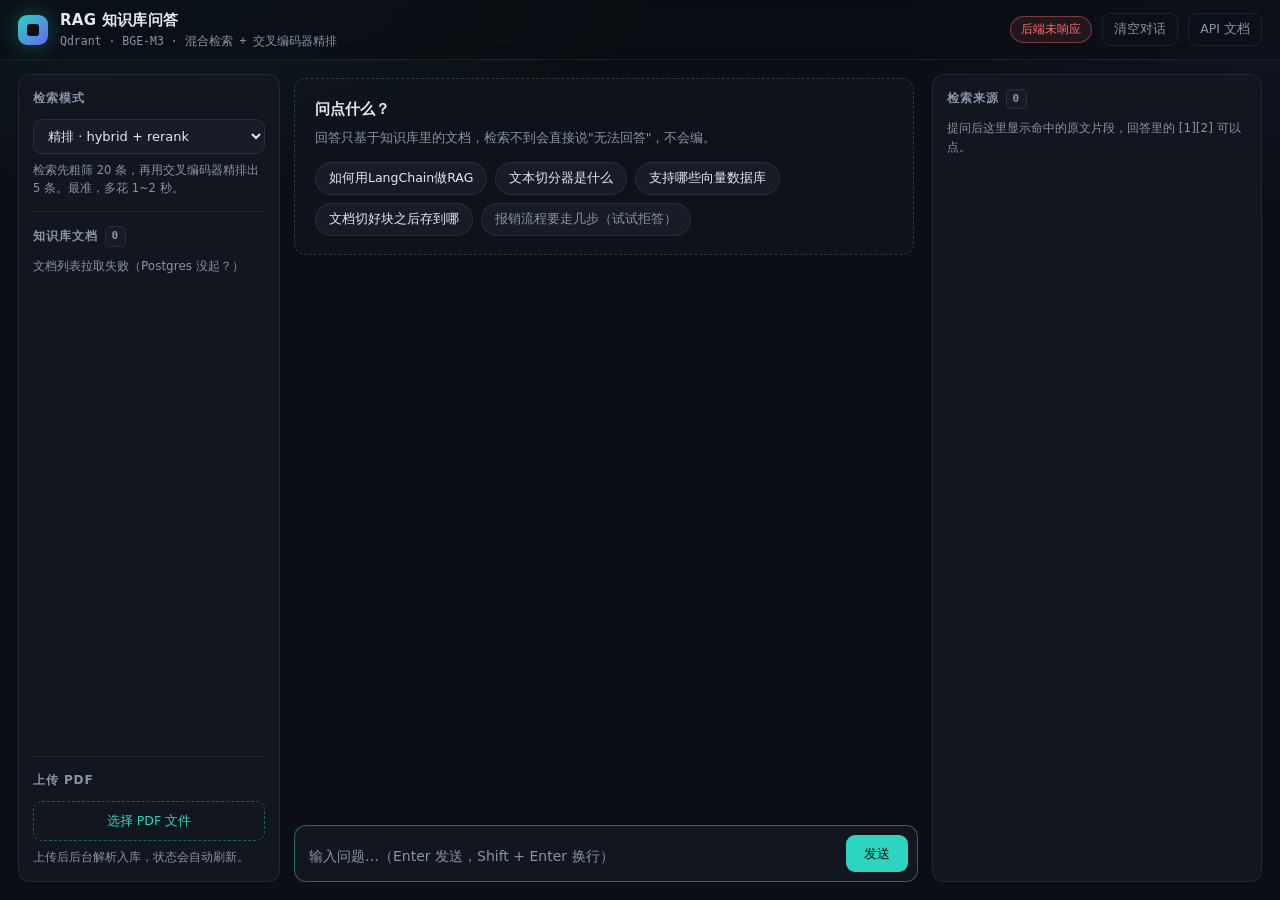
==== frontend/index.html @ 70647b86 "feat: 网页聊天界面(原生单页+SSE流式+引用联动) + GPU 加速 后端 - app/api/routes/chat.py: 抽出 _retrieve/_refusal_threshold/" ====
<!DOCTYPE html>
<html lang="zh-CN">
<head>
  <meta charset="utf-8" />
  <meta name="viewport" content="width=device-width, initial-scale=1" />
  <title>RAG 知识库问答</title>
  <link rel="stylesheet" href="style.css" />
</head>
<body>
  <header class="topbar">
    <div class="brand">
      <span class="logo" aria-hidden="true"></span>
      <div class="brand-text">
        <h1>RAG 知识库问答</h1>
        <p>Qdrant · BGE-M3 · 混合检索 + 交叉编码器精排</p>
      </div>
    </div>
    <div class="topbar-right">
      <span id="health" class="pill">检测中…</span>
      <button id="clearBtn" class="ghost-btn" type="button">清空对话</button>
      <a class="ghost-btn" href="/docs" target="_blank" rel="noreferrer">API 文档</a>
    </div>
  </header>

  <main class="layout">
    <!-- ── 左栏：配置 + 知识库 ───────────────────────────────── -->
    <aside class="panel sidebar">
      <section class="block">
        <h2>检索模式</h2>
        <select id="mode">
          <option value="hybrid_rerank">精排 · hybrid + rerank</option>
          <option value="hybrid">混合 · hybrid</option>
          <option value="vector">纯向量 · vector</option>
        </select>
        <p class="hint" id="modeHint">检索先粗筛 20 条，再用交叉编码器精排出 5 条。最准，多花 1~2 秒。</p>
      </section>

      <section class="block grow">
        <h2>知识库文档 <span id="docCount" class="count">0</span></h2>
        <div id="docList" class="doc-list">
          <p class="empty">加载中…</p>
        </div>
      </section>

      <section class="block">
        <h2>上传 PDF</h2>
        <label class="upload" for="file">
          <input type="file" id="file" accept="application/pdf" hidden />
          <span>选择 PDF 文件</span>
        </label>
        <p class="hint" id="uploadHint">上传后后台解析入库，状态会自动刷新。</p>
      </section>
    </aside>

    <!-- ── 中栏：对话 ─────────────────────────────────────────── -->
    <section class="chat">
      <div id="messages" class="messages">
        <div class="welcome">
          <h3>问点什么？</h3>
          <p>回答只基于知识库里的文档，检索不到会直接说"无法回答"，不会编。</p>
          <div class="samples">
            <button class="sample" data-q="如何用LangChain做RAG">如何用LangChain做RAG</button>
            <button class="sample" data-q="文本切分器是什么">文本切分器是什么</button>
            <button class="sample" data-q="支持哪些向量数据库">支持哪些向量数据库</button>
            <button class="sample" data-q="文档切好块之后存到哪">文档切好块之后存到哪</button>
            <button class="sample sample-refuse" data-q="报销流程要走几步">报销流程要走几步（试试拒答）</button>
          </div>
        </div>
      </div>

      <form id="composer" class="composer">
        <textarea id="input" rows="1" placeholder="输入问题…（Enter 发送，Shift + Enter 换行）"></textarea>
        <button id="send" type="submit">
          <span>发送</span>
        </button>
      </form>
    </section>

    <!-- ── 右栏：来源 ─────────────────────────────────────────── -->
    <aside class="panel sources">
      <h2>检索来源 <span id="srcCount" class="count">0</span></h2>
      <div id="sourceList" class="source-list">
        <p class="empty">提问后这里显示命中的原文片段，回答里的 [1][2] 可以点。</p>
      </div>
    </aside>
  </main>

  <script src="app.js"></script>
</body>
</html>
---- frontend/style.css ----
/* 深色科技风。所有颜色收在 :root 里，改主题只动这一段。 */
:root {
  --bg: #0b0e14;
  --panel: #12161f;
  --panel-2: #171c27;
  --border: rgba(255, 255, 255, 0.08);
  --border-strong: rgba(255, 255, 255, 0.16);
  --text: #e6e9ef;
  --muted: #8b93a7;
  --accent: #2dd4bf;
  --accent-soft: rgba(45, 212, 191, 0.12);
  --danger: #f87171;
  --warn: #fbbf24;
  --radius: 12px;
  --mono: "JetBrains Mono", "Cascadia Code", Consolas, ui-monospace, monospace;
}

* { box-sizing: border-box; }

html, body {
  height: 100%;
  margin: 0;
}

body {
  background:
    radial-gradient(900px 500px at 12% -10%, rgba(45, 212, 191, 0.09), transparent 60%),
    radial-gradient(700px 400px at 100% 0%, rgba(99, 102, 241, 0.08), transparent 55%),
    var(--bg);
  color: var(--text);
  font: 14px/1.65 -apple-system, "Segoe UI", "Microsoft YaHei", system-ui, sans-serif;
  display: flex;
  flex-direction: column;
  overflow: hidden;
}

/* ── 顶栏 ─────────────────────────────────────────────────── */
.topbar {
  flex: 0 0 auto;
  height: 60px;
  padding: 0 18px;
  display: flex;
  align-items: center;
  justify-content: space-between;
  border-bottom: 1px solid var(--border);
  background: rgba(11, 14, 20, 0.72);
  backdrop-filter: blur(8px);
}

.brand { display: flex; align-items: center; gap: 12px; }

.logo {
  width: 30px; height: 30px;
  border-radius: 9px;
  background: linear-gradient(135deg, var(--accent), #6366f1);
  box-shadow: 0 0 22px rgba(45, 212, 191, 0.35);
  position: relative;
}
.logo::after {
  content: "";
  position: absolute;
  inset: 9px;
  border-radius: 3px;
  background: #0b0e14;
}

.brand-text h1 {
  margin: 0;
  font-size: 15px;
  font-weight: 600;
  letter-spacing: 0.3px;
}
.brand-text p {
  margin: 0;
  font-size: 11.5px;
  color: var(--muted);
  font-family: var(--mono);
}

.topbar-right { display: flex; align-items: center; gap: 10px; }

.pill {
  font-size: 12px;
  padding: 3px 10px;
  border-radius: 999px;
  border: 1px solid var(--border);
  color: var(--muted);
  background: var(--panel);
  white-space: nowrap;
}
.pill.ok { color: var(--accent); border-color: rgba(45, 212, 191, 0.4); background: var(--accent-soft); }
.pill.bad { color: var(--danger); border-color: rgba(248, 113, 113, 0.4); background: rgba(248, 113, 113, 0.1); }
.pill.warn { color: var(--warn); border-color: rgba(251, 191, 36, 0.4); background: rgba(251, 191, 36, 0.1); }

.ghost-btn {
  font: inherit;
  font-size: 12.5px;
  color: var(--muted);
  background: transparent;
  border: 1px solid var(--border);
  border-radius: 8px;
  padding: 5px 11px;
  cursor: pointer;
  text-decoration: none;
  transition: 0.15s;
}
.ghost-btn:hover { color: var(--text); border-color: var(--border-strong); background: var(--panel); }

/* ── 三栏布局 ─────────────────────────────────────────────── */
.layout {
  flex: 1 1 auto;
  min-height: 0;
  display: grid;
  grid-template-columns: 262px minmax(0, 1fr) 330px;
  gap: 14px;
  padding: 14px 18px 18px;
}

.panel {
  background: var(--panel);
  border: 1px solid var(--border);
  border-radius: var(--radius);
  display: flex;
  flex-direction: column;
  min-height: 0;
  overflow: hidden;
}

.panel h2 {
  margin: 0 0 10px;
  font-size: 12px;
  font-weight: 600;
  letter-spacing: 0.9px;
  text-transform: uppercase;
  color: var(--muted);
  display: flex;
  align-items: center;
  gap: 7px;
}

.count {
  font-family: var(--mono);
  font-size: 11px;
  padding: 0 6px;
  border-radius: 5px;
  background: var(--panel-2);
  border: 1px solid var(--border);
  color: var(--muted);
}

/* 左栏 */
.sidebar { padding: 14px; gap: 14px; }
.block { display: flex; flex-direction: column; min-height: 0; }
.block.grow { flex: 1 1 auto; }
.block + .block { border-top: 1px solid var(--border); padding-top: 14px; }

select {
  width: 100%;
  font: inherit;
  font-size: 13px;
  color: var(--text);
  background: var(--panel-2);
  border: 1px solid var(--border);
  border-radius: 9px;
  padding: 8px 10px;
  outline: none;
  cursor: pointer;
}
select:focus { border-color: rgba(45, 212, 191, 0.5); }

.hint {
  margin: 8px 0 0;
  font-size: 11.5px;
  line-height: 1.55;
  color: var(--muted);
}

.doc-list {
  overflow-y: auto;
  display: flex;
  flex-direction: column;
  gap: 6px;
  padding-right: 2px;
}

.doc {
  display: flex;
  align-items: flex-start;
  gap: 8px;
  padding: 7px 9px;
  border-radius: 8px;
  background: var(--panel-2);
  border: 1px solid transparent;
}
.doc-name {
  flex: 1 1 auto;
  font-size: 12.5px;
  word-break: break-all;
  line-height: 1.4;
}
.doc-meta { font-size: 10.5px; color: var(--muted); font-family: var(--mono); }

.dot {
  flex: 0 0 auto;
  width: 6px; height: 6px;
  margin-top: 6px;
  border-radius: 50%;
  background: var(--muted);
}
.dot.indexed { background: var(--accent); box-shadow: 0 0 8px rgba(45, 212, 191, 0.7); }
.dot.failed { background: var(--danger); }
.dot.parsing, .dot.embedding, .dot.uploaded { background: var(--warn); animation: pulse 1.2s infinite; }

@keyframes pulse { 50% { opacity: 0.25; } }

.upload {
  display: block;
  text-align: center;
  font-size: 12.5px;
  color: var(--accent);
  border: 1px dashed rgba(45, 212, 191, 0.4);
  border-radius: 9px;
  padding: 9px;
  cursor: pointer;
  transition: 0.15s;
}
.upload:hover { background: var(--accent-soft); border-color: var(--accent); }

.empty {
  margin: 0;
  font-size: 12px;
  color: var(--muted);
  line-height: 1.6;
}

/* ── 中栏：对话 ───────────────────────────────────────────── */
.chat {
  display: flex;
  flex-direction: column;
  min-height: 0;
  gap: 12px;
}

.messages {
  flex: 1 1 auto;
  min-height: 0;
  overflow-y: auto;
  padding: 4px 4px 4px 0;
  display: flex;
  flex-direction: column;
  gap: 14px;
}

.welcome {
  border: 1px dashed var(--border-strong);
  border-radius: var(--radius);
  padding: 18px 20px;
  background: rgba(18, 22, 31, 0.5);
}
.welcome h3 { margin: 0 0 6px; font-size: 15px; font-weight: 600; }
.welcome p { margin: 0 0 14px; font-size: 12.5px; color: var(--muted); }

.samples { display: flex; flex-wrap: wrap; gap: 8px; }
.sample {
  font: inherit;
  font-size: 12.5px;
  color: var(--text);
  background: var(--panel-2);
  border: 1px solid var(--border);
  border-radius: 999px;
  padding: 5px 13px;
  cursor: pointer;
  transition: 0.15s;
}
.sample:hover { border-color: rgba(45, 212, 191, 0.55); color: var(--accent); }
.sample-refuse { color: var(--muted); }

.msg { display: flex; flex-direction: column; gap: 5px; max-width: 100%; }
.msg-user { align-items: flex-end; }

.msg-role {
  font-size: 11px;
  letter-spacing: 0.6px;
  text-transform: uppercase;
  color: var(--muted);
  font-family: var(--mono);
}

.bubble-user {
  max-width: 78%;
  background: linear-gradient(135deg, rgba(45, 212, 191, 0.16), rgba(99, 102, 241, 0.14));
  border: 1px solid rgba(45, 212, 191, 0.28);
  border-radius: 12px 12px 3px 12px;
  padding: 9px 14px;
  white-space: pre-wrap;
  word-break: break-word;
}

.bubble-bot {
  background: var(--panel);
  border: 1px solid var(--border);
  border-radius: 3px 12px 12px 12px;
  padding: 11px 15px;
  word-break: break-word;
}
.bubble-bot.refused { border-color: rgba(251, 191, 36, 0.35); background: rgba(251, 191, 36, 0.06); }
.bubble-bot.error { border-color: rgba(248, 113, 113, 0.4); background: rgba(248, 113, 113, 0.07); color: #fca5a5; }

/* 回答里的 markdown */
.bubble-bot p { margin: 0 0 9px; }
.bubble-bot p:last-child { margin-bottom: 0; }
.bubble-bot ul, .bubble-bot ol { margin: 0 0 9px; padding-left: 20px; }
.bubble-bot li { margin: 2px 0; }
.bubble-bot h3 { margin: 12px 0 6px; font-size: 14px; }
.bubble-bot strong { color: #fff; font-weight: 600; }
.bubble-bot code.inline {
  font-family: var(--mono);
  font-size: 12.5px;
  background: rgba(255, 255, 255, 0.07);
  border: 1px solid var(--border);
  border-radius: 5px;
  padding: 1px 5px;
  color: #a5f3ea;
}
.bubble-bot pre.code {
  margin: 9px 0;
  padding: 11px 13px;
  background: #0a0d13;
  border: 1px solid var(--border);
  border-radius: 9px;
  overflow-x: auto;
  font-family: var(--mono);
  font-size: 12px;
  line-height: 1.6;
  color: #cbd5e1;
}

/* 引用编号 [1] —— 可点击，联动右栏来源 */
.cite {
  display: inline-block;
  font-family: var(--mono);
  font-size: 11px;
  line-height: 1.5;
  padding: 0 4px;
  margin: 0 1px;
  border-radius: 5px;
  color: var(--accent);
  background: var(--accent-soft);
  border: 1px solid rgba(45, 212, 191, 0.3);
  cursor: pointer;
  transition: 0.12s;
  vertical-align: 1px;
}
.cite:hover { background: rgba(45, 212, 191, 0.28); }

/* 等待/流式时的闪烁光标 */
.caret {
  display: inline-block;
  width: 7px;
  height: 15px;
  margin-left: 2px;
  vertical-align: -2px;
  background: var(--accent);
  border-radius: 1px;
  animation: blink 1s steps(2) infinite;
}
@keyframes blink { 50% { opacity: 0; } }

.msg-meta {
  font-size: 11px;
  color: var(--muted);
  font-family: var(--mono);
  padding-left: 2px;
}

/* 输入区 */
.composer {
  flex: 0 0 auto;
  display: flex;
  gap: 10px;
  align-items: flex-end;
  background: var(--panel);
  border: 1px solid var(--border);
  border-radius: var(--radius);
  padding: 9px 9px 9px 14px;
  transition: border-color 0.15s;
}
.composer:focus-within { border-color: rgba(45, 212, 191, 0.45); }

#input {
  flex: 1 1 auto;
  resize: none;
  max-height: 140px;
  font: inherit;
  color: var(--text);
  background: transparent;
  border: none;
  outline: none;
  line-height: 1.6;
  padding: 5px 0;
}
#input::placeholder { color: var(--muted); }

#send {
  flex: 0 0 auto;
  font: inherit;
  font-size: 13px;
  font-weight: 500;
  color: #04120f;
  background: var(--accent);
  border: none;
  border-radius: 9px;
  padding: 8px 18px;
  cursor: pointer;
  transition: 0.15s;
}
#send:hover { box-shadow: 0 0 18px rgba(45, 212, 191, 0.4); }
#send:disabled { opacity: 0.45; cursor: not-allowed; box-shadow: none; }

/* ── 右栏：来源 ───────────────────────────────────────────── */
.sources { padding: 14px; }
.source-list {
  overflow-y: auto;
  display: flex;
  flex-direction: column;
  gap: 9px;
  padding-right: 2px;
}

.src {
  border: 1px solid var(--border);
  border-radius: 10px;
  padding: 9px 11px;
  background: var(--panel-2);
  transition: 0.18s;
}
.src.active {
  border-color: rgba(45, 212, 191, 0.55);
  background: rgba(45, 212, 191, 0.07);
  box-shadow: 0 0 0 1px rgba(45, 212, 191, 0.15);
}

.src-head {
  display: flex;
  align-items: center;
  gap: 7px;
  margin-bottom: 5px;
}
.src-idx {
  font-family: var(--mono);
  font-size: 11px;
  color: var(--accent);
  background: var(--accent-soft);
  border: 1px solid rgba(45, 212, 191, 0.3);
  border-radius: 5px;
  padding: 0 5px;
}
.src-file {
  flex: 1 1 auto;
  font-size: 12px;
  color: var(--text);
  overflow: hidden;
  text-overflow: ellipsis;
  white-space: nowrap;
}
.src-score {
  font-family: var(--mono);
  font-size: 11px;
  color: var(--muted);
}

.src-text {
  margin: 0;
  font-size: 11.5px;
  line-height: 1.6;
  color: var(--muted);
  display: -webkit-box;
  -webkit-line-clamp: 4;
  -webkit-box-orient: vertical;
  overflow: hidden;
}

.bar {
  height: 3px;
  margin-top: 7px;
  border-radius: 2px;
  background: rgba(255, 255, 255, 0.07);
  overflow: hidden;
}
.bar > i {
  display: block;
  height: 100%;
  border-radius: 2px;
  background: linear-gradient(90deg, var(--accent), #6366f1);
}

/* 滚动条 */
::-webkit-scrollbar { width: 8px; height: 8px; }
::-webkit-scrollbar-track { background: transparent; }
::-webkit-scrollbar-thumb {
  background: rgba(255, 255, 255, 0.1);
  border-radius: 4px;
}
::-webkit-scrollbar-thumb:hover { background: rgba(255, 255, 255, 0.2); }

/* ── 响应式：窄屏逐步砍栏 ─────────────────────────────────── */
@media (max-width: 1180px) {
  .layout { grid-template-columns: 232px minmax(0, 1fr); }
  .sources { display: none; }
}
@media (max-width: 820px) {
  .layout { grid-template-columns: minmax(0, 1fr); padding: 10px; }
  .sidebar { display: none; }
  .topbar { padding: 0 12px; }
  .brand-text p { display: none; }
}
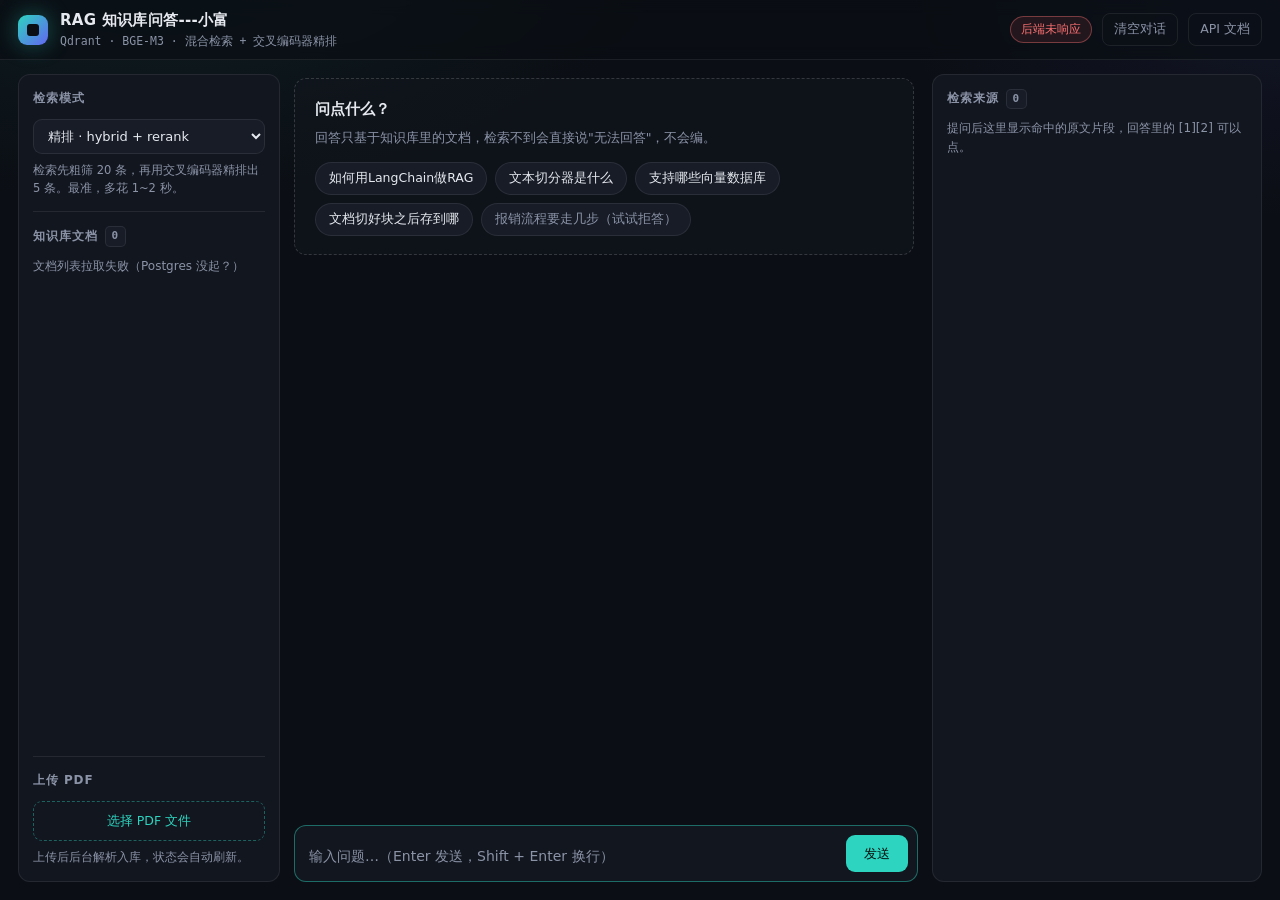
==== commit 3b0cd83e: "feat: 拒答边界定稿(正反例对照) + 身份/追问规则 + README 三模式 RAGAS 表 - rag/generator.py:   3(a) 定义类改为正反例对照——正例"用 Y 把文档" ====
--- a/frontend/index.html
+++ b/frontend/index.html
@@ -3,7 +3,7 @@
 <head>
   <meta charset="utf-8" />
   <meta name="viewport" content="width=device-width, initial-scale=1" />
-  <title>RAG 知识库问答</title>
+  <title>RAG知识库问答---小富</title>
   <link rel="stylesheet" href="style.css" />
 </head>
 <body>
@@ -11,7 +11,7 @@
     <div class="brand">
       <span class="logo" aria-hidden="true"></span>
       <div class="brand-text">
-        <h1>RAG 知识库问答</h1>
+        <h1>RAG 知识库问答---小富</h1>
         <p>Qdrant · BGE-M3 · 混合检索 + 交叉编码器精排</p>
       </div>
     </div>
